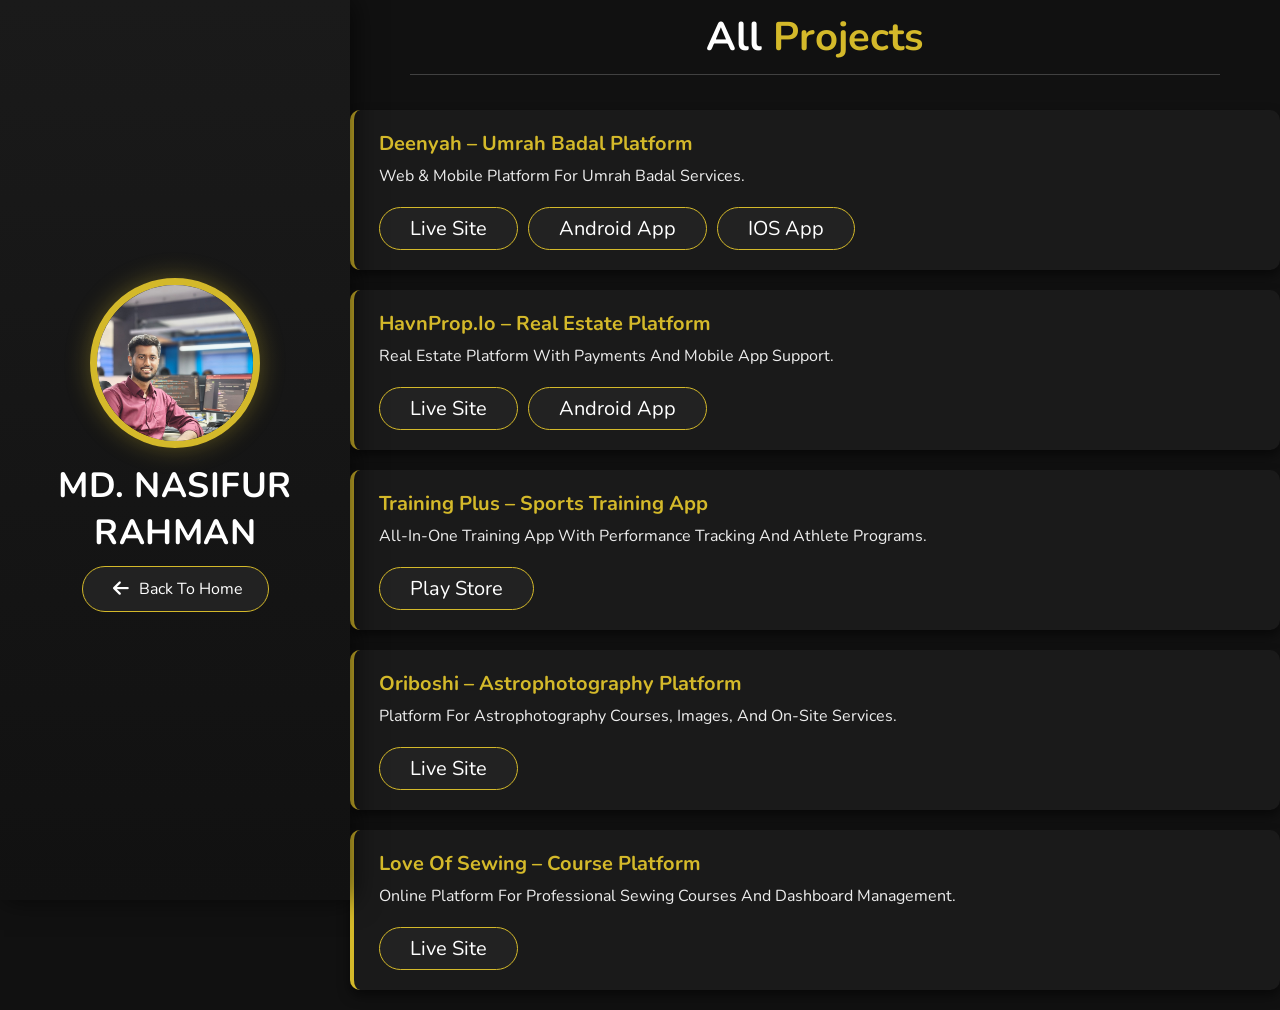
==== projects.html @ d8cc9521 "update" ====
<!DOCTYPE html>
<html lang="en">
<head>
    <meta charset="UTF-8">
    <meta name="viewport" content="width=\, initial-scale=1.0">
    <title>Projects</title>
    <link rel="stylesheet" href="https://cdnjs.cloudflare.com/ajax/libs/font-awesome/6.4.0/css/all.min.css">
    <link rel="stylesheet" href="css/stylee.css">
</head>
<body>
    
    <header>
        <div class="user">
            <img src="images/pic-red2.jpeg" alt="">
            <!-- <img src="images/homepic.jpeg" alt=""> -->
            <h3 class="name">MD. NASIFUR RAHMAN</h3>
            <!-- <p class="post">Web Developer</p> -->
        </div>

        <div class="back-home">
    <a href="index.html" class="btn"><i class="fas fa-arrow-left"></i> Back to Home</a>
</div>

    </header>
        <section class="projects" id="projects">
        <h1 class="heading">All <span>Projects</span></h1>

        <div class="row">
            <div class="project-container">

                <!-- Project 1 -->
                <div class="project">
    <h3>Deenyah – Umrah Badal Platform</h3>
    <p>
        Web & mobile platform for Umrah Badal services.
    </p>
    <div class="btn-group">
        <a href="https://deenyah.com" target="_blank" class="btn">Live Site</a>
        <a href="https://play.google.com/store/apps/details?id=com.deenyah.customer&hl=en_US"
            target="_blank" class="btn">Android App</a>
        <a href="https://apps.apple.com/us/app/deenyah/id6756536239" target="_blank" class="btn">iOS App</a>
    </div>
</div>


                <!-- Project 2 -->
                <div class="project">
                    <h3>HavnProp.io – Real Estate Platform</h3>
                    <p>
                        Real estate platform with payments and mobile app support.
                    </p>
                    <div class="btn-group">
                        <a href="https://havnprop.io" target="_blank" class="btn">Live Site</a>
                        <a href="https://play.google.com/store/apps/details?id=com.benjamin.havnapp" target="_blank"
                            class="btn">Android App</a>
                    </div>
                </div>

                <!-- Project 3 -->
                <div class="project">
                    <h3>Training Plus – Sports Training App</h3>
                    <p>
                        All-in-one training app with performance tracking and athlete programs.
                    </p>
                    <div class="btn-group">
                        <a href="https://play.google.com/store/apps/details?id=com.trainingplus.app" target="_blank"
                            class="btn">Play Store</a>
                    </div>
                </div>

                <!-- Hidden Projects -->
                <div class="project">
                    <h3>Oriboshi – Astrophotography Platform</h3>
                    <p>
                        Platform for astrophotography courses, images, and on-site services.
                    </p>
                    <div class="btn-group">
                        <a href="https://oriboshi.com" target="_blank" class="btn">Live Site</a>
                    </div>
                </div>

                <div class="project">
                    <h3>Love of Sewing – Course Platform</h3>
                    <p>
                        Online platform for professional sewing courses and dashboard management.
                    </p>
                    <div class="btn-group">
                        <a href="https://loveofsewing.de" target="_blank" class="btn">Live Site</a>
                    </div>
                </div>

            </div>

            <!-- View More Button -->
            <!-- <div style="text-align:center; margin-top:3rem;">
            <button class="btn" id="viewMoreBtn">View More</button>
        </div> -->
        </div>
    </section>

</body>
</html>
---- css/stylee.css ----
@import url('https://fonts.googleapis.com/css2?family=Nunito:wght@800&display=swap');

:root {
    --yellow: #d4b92a; /* softened yellow */
}

* {
    font-family: 'Nunito', sans-serif;
    margin: 0;
    padding: 0;
    box-sizing: border-box;
    text-decoration: none;
    outline: none;
    border: none;
    text-transform: capitalize;
    transition: all .3s ease;
}

*::selection {
    background: var(--yellow);
    color: #111;
}

html {
    font-size: 62.5%;
    overflow-x: hidden;
}

html::-webkit-scrollbar {
    width: 1.4rem;
}

html::-webkit-scrollbar-track {
    background: #222;
}

html::-webkit-scrollbar-thumb {
    background: var(--yellow);
}

body {
    background: #111;
    color: #eee;
    overflow: hidden;
    padding-left: 35rem;
}

/* Buttons */
.btn {
    padding: .7rem 3rem;
    background: #222;
    color: #fff;
    cursor: pointer;
    margin-top: 1rem;
    font-size: 2rem;
    border-radius: 5rem;
    border: 1px solid var(--yellow);
}

.btn i {
    padding: 0.5rem;
    font-size: 1.8rem;
}

.btn:hover {
    background: var(--yellow);
    color: #111;
    box-shadow: 0 4px 15px rgba(212,185,42,0.4);
}

/* Headings */
.heading {
    text-align: center;
    margin: 0 6rem;
    font-size: 4rem;
    padding: 1rem;
    border-bottom: .1rem solid #fff3;
    color: #fff;
}

.heading span {
    color: var(--yellow);
}

/* Header */
.user{
    margin-top: 2rem;
}
 header {
    position: fixed;
    top: 0;
    left: 0;
    z-index: 1000;
    height: 100%;
    width: 35rem;
    background: linear-gradient(180deg, #1a1a1a, #111);
    display: flex;
    align-items: center;
    justify-content: center;
    flex-flow: column;
    text-align: center;
    box-shadow: 4px 0 25px rgba(0,0,0,0.6);
}
header .user img {
    height: 16rem;
    width: 16rem;
    border-radius: 50%;
    object-fit: cover;
    margin-bottom: 1.2rem;
    border: .5rem solid var(--yellow);
    box-shadow: 0 0 25px rgba(212,185,42,0.35);
}

header .user .name {
    font-size: 3.2rem;
    color: #fff;
    letter-spacing: 0.05rem;
}

header .user .post {
    font-size: 1.8rem;
    color: #ccc;
}
header .navbar ul {
    list-style: none;
    padding: 2rem 3rem;
}

header .navbar ul a {
    display: block;
    padding: 1.1rem;
    margin: 1.4rem 0;
    background: #222;
    color: #eee;
    font-size: 1.9rem;
    border-radius: 3rem;
    letter-spacing: 0.03rem;
    position: relative;
    overflow: hidden;
}

header .navbar ul a::before {
    content: '';
    position: absolute;
    top: 0;
    left: -100%;
    width: 100%;
    height: 100%;
    background: var(--yellow);
    transition: 0.3s ease;
    z-index: -1;
}

header .navbar ul a:hover::before {
    left: 0;
}

header .navbar ul a:hover {
    color: #111;
    transform: translateX(6px);
    box-shadow: 0 6px 18px rgba(212,185,42,0.4);
}
header .navbar ul a.active {
    background: var(--yellow);
    color: #111;
    font-weight: bold;
}


header .user img {
    height: 17rem;
    width: 17rem;
    border-radius: 50%;
    object-fit: cover;
    margin-bottom: 1rem;
    border: .7rem solid var(--yellow);
}

header .user .name {
    font-size: 3.5rem;
    color: #fff;
}

header .user .post {
    font-size: 2rem;
    color: #eee;
}

header .navbar {
    width: 100%;
}

header .navbar ul {
    list-style: none;
    padding: 1rem 3rem;
}

header .navbar ul a {
    display: block;
    padding: 1rem;
    margin: 1.5rem 0;
    background: #333;
    color: #fff;
    font-size: 2rem;
    border-radius: 5rem;
}

header .navbar ul a:hover {
    background: var(--yellow);
}

/* Menu icon */
#menu {
    position: fixed;
    top: 2rem;
    right: 2rem;
    background: #333;
    color: #fff;
    cursor: pointer;
    font-size: 2.5rem;
    padding: 1rem 1.5rem;
    z-index: 1000;
    display: none;
}

/* Home Section */
.home {
    /* margin-top: 10rem; */
    height: 100vh;
    display: flex;
    justify-content: center;
    flex-flow: column;
    padding: 0 15rem;
}

.home h3 {
    font-size: 2.5rem;
    color: #fff;
}

.home h1 {
    font-size: 5rem;
    color: #fff;
}

.home span h1, .home h3 span{
    color: var(--yellow);
}
.home p {
    font-size: 1.8rem;
    color: #eee; /* text color white/gray */
    line-height: 2.8rem;
    max-width: 80rem; /* optional, keeps paragraph neat */
    margin-top: 2rem;
    padding: 0 0;
}


.home-link {
    color: var(--yellow); /* subtle yellow for links */
    text-decoration: underline;
    font-weight: 500;
    transition: color 0.3s ease;
}

.home-link:hover {
    color: #fff; /* white on hover */
}



.home-social {
    margin-top: 1.5rem;
    display: flex;
    gap: 2rem;
}

.home-social a {
    font-size: 3rem;
    color: var(--yellow); /* subtle yellow */
    transition: color 0.3s ease, transform 0.3s ease;
}

.home-social a:hover {
    color: #fff; /* white on hover */
    transform: translateY(-5px);
}



/* About Section */
.about .row {
    display: flex;
    align-items: center;
    justify-content: center;
    flex-wrap: wrap;
    padding: 1rem 0;
}

.about .row .info {
    flex: 1 1 48rem;
    padding: 2rem 1rem;
    padding-left: 6rem;
}

.about .row .info h3 {
    font-size: 2rem;
    color: var(--yellow);
    padding: 1rem 0;
    font-weight: normal;
}

.about .row .info h3 span {
    color: #eee;
    padding: 0 .5rem;
}

.about .row .counter {
    flex: 1 1 48rem;
    display: flex;
    justify-content: center;
    flex-wrap: wrap;
}

.about .row .counter .box {
    width: 20rem;
    background: #222;
    text-align: center;
    padding: 2rem;
    margin: 2rem;
}

.about .row .counter .box span {
    font-size: 4rem;
    color: var(--yellow);
}

.about .row .counter .box h3 {
    font-size: 2rem;
    color: #fff;
}

/* Education Section */
.education .box-container {
    align-items: center;
    justify-content: center;
    flex-wrap: wrap;
    gap: 3rem;
    /* height: 80vh; */
    padding: 4rem 6rem;
}

.education .box-container .box {
    width: 50rem;
    margin: 4rem 1rem;
    padding-left: 4rem;
    border-left: .2rem solid #fff;
    position: relative;
}

.education .box-container .box span {
    font-size: 1.3rem;
    background: #222;
    color: #fff;
    border-radius: 5rem;
    padding: .5rem 2.5rem;
}

.education .box-container .box h3 {
    font-size: 2rem;
    color: #fff;
    padding-top: 1.5rem;
}

.education .box-container .box p {
    font-size: 1.4rem;
    color: #eee;
    padding: 1rem 0;
}

.education .box-container .box i {
    position: absolute;
    top: -1.5rem;
    left: -2.5rem;
    height: 5rem;
    width: 5rem;
    border-radius: 50%;
    line-height: 5rem;
    text-align: center;
    font-size: 2rem;
    color: #fff;
    background: var(--yellow);
}

/* Experience Section */
.experience {
    padding: 4rem 6rem;
}

.experience .box-container {
    margin-top: 4rem;
    position: relative;
}

.experience .company {
    position: relative;
    padding-left: 4rem;
}

.experience .company > i {
    position: absolute;
    left: 0;
    top: .3rem;
    font-size: 2.6rem;
    color: var(--yellow);
}

.experience .company h2 {
    font-size: 2.4rem;
    color: #fff;
    margin-bottom: 2rem;
}

.experience .roles {
    position: relative;
    padding-left: 3rem;
    display: flex;
    flex-direction: column;
    gap: 2.5rem;
}

.experience .roles::before {
    content: "";
    position: absolute;
    left: 6px;
    top: 0;
    width: 2px;
    height: 100%;
    background: #fff3;
}

.experience .role {
    position: relative;
    padding: 1.8rem 2.2rem;
    background: #1a1a1a;
    border-radius: .8rem;
    border-left: 3px solid var(--yellow);
    transition: all 0.3s ease;
}

.experience .role i {
    position: absolute;
    left: -3.8rem;
    top: 1.8rem;
    width: 3.4rem;
    height: 3.4rem;
    border-radius: 50%;
    background: #111;
    border: 2px solid var(--yellow);
    display: flex;
    align-items: center;
    justify-content: center;
    font-size: 1.4rem;
    color: var(--yellow);
}

.experience .role h3 {
    font-size: 1.8rem;
    color: var(--yellow);
    margin-bottom: .4rem;
}

.experience .role:hover {
    transform: translateX(6px);
    box-shadow: 0 6px 20px rgba(212,185,42,0.3);
}

.experience .company span {
    font-size: 1.3rem;
    color: #ccc;
}

.company-logo {
    position: absolute;
    left: 0;
    top: .2rem;
    width: 3.2rem;
    height: 3.2rem;
    object-fit: contain;
}

/* projects Section */
.projects .project-container {
    margin-top: 3.5rem;
}
.extra-project {
    display: none;
}

.projects .project-container {
    margin-top: 3.5rem;
}
.view-more-wrapper {
    display: flex;
    justify-content: flex-end;
    margin-top: 3rem;
}

.view-more-arrow {
    font-size: 1.8rem;
    color: var(--yellow);
    display: flex;
    align-items: center;
    gap: .6rem;
    transition: all 0.3s ease;
}

.view-more-arrow span {
    font-size: 2.2rem;
    transition: transform 0.3s ease;
}

.view-more-arrow:hover {
    color: #fff;
}

.view-more-arrow:hover span {
    transform: translateX(6px);
}

.back-home {
    text-align: center;
    margin-bottom: 3rem;
}

.back-home .btn {
    background: #222;
    color: #fff;
    padding: 0.8rem 2.5rem;
    border-radius: 5rem;
    font-size: 1.6rem;
    border: 1px solid var(--yellow);
    display: inline-flex;
    align-items: center;
    gap: 0.5rem;
    transition: all 0.3s ease;
}

.back-home .btn:hover {
    background: var(--yellow);
    color: #111;
    box-shadow: 0 6px 15px rgba(212,185,42,0.3);
}



.projects .project {
    background: #1a1a1a;
    padding: 2rem 2.5rem;
    border-radius: 1rem;
    margin-bottom: 2rem;
    box-shadow: 0 6px 12px rgba(0,0,0,0.5);
    transition: transform 0.3s ease, box-shadow 0.3s ease, border 0.3s ease;
    border-left: 4px solid var(--yellow);
}

.projects .project:hover {
    transform: translateY(-5px);
    box-shadow: 0 12px 25px rgba(212,185,42,0.3);
}

.projects .project h3 {
    font-size: 2rem;
    color: var(--yellow);
    margin-bottom: 0.8rem;
}

.projects .project p {
    font-size: 1.6rem;
    color: #eee;
    margin-bottom: 1rem;
}

.projects .btn-group {
    display: flex;
    gap: 1rem;
    flex-wrap: wrap;
}

/* Skills Section */
.skills .row {
    display: flex;
    flex-wrap: wrap;
    gap: 2rem;
    justify-content: center;
    padding: 2rem 0;
}

.skill-box {
    background: #222;
    padding: 2rem 1.5rem;
    border-radius: 1rem;
    width: 28rem;
    text-align: center;
    transition: transform 0.3s ease, box-shadow 0.3s ease;
}

.skill-box:hover {
    transform: translateY(-6px);
    box-shadow: 0 10px 25px rgba(212,185,42,0.3);
}

.skill-box h3 {
    font-size: 2rem;
    color: var(--yellow);
    margin-bottom: 1rem;
}

.skill-box p {
    font-size: 1.6rem;
    color: #fff;
}

/* Achievements */
.achievements .row{
    
    margin-top: 3.5rem;
}

.achievements .long-box {
    background: #1a1a1a;
    padding: 2rem 2.5rem;
    border-radius: 1rem;
    margin-bottom: 2rem;
    box-shadow: 0 6px 12px rgba(0,0,0,0.5);
    transition: transform 0.3s ease, box-shadow 0.3s ease, border 0.3s ease;
    border-left: 4px solid var(--yellow);
}

.achievements .long-box:hover {
    transform: translateY(-6px);
    box-shadow: 0 10px 20px rgba(212,185,42,0.3);
}

.achievements .long-box h3 {
    font-size: 2rem;
    color: var(--yellow);
    margin-bottom: 1rem;
}

.achievements .long-box p,.achievements .long-box ul li a, .achievements .long-box ul {
    color: #fff;
    font-size: 1.6rem;
}

.achievements .box ul li {
    margin-bottom: .8rem;
}

/* Contact Section */
.contact .row {
    display: flex;
    align-items: center;
    justify-content: center;
    flex-wrap: wrap;
}

.contact .row .content {
    flex: 1 1 30rem;
    padding: 4rem;
    padding-bottom: 0;
}

.contact .row form {
    flex: 1 1 45rem;
    padding: 2rem;
    margin: 2rem;
    margin-bottom: 4rem;
}

.contact .row form .box {
    padding: 1.5rem;
    margin: 1rem 0;
    background: #222;
    color: #fff;
    text-transform: none;
    font-size: 1.7rem;
    width: 100%;
}

.contact .row form .box::placeholder {
    text-transform: capitalize;
}

.contact .row form .message {
    height: 15rem;
    resize: none;
}

.contact .row .content .title {
    text-transform: uppercase;
    color: #fff;
    font-size: 3rem;
    padding-bottom: 2rem;
}

.contact .row .content .info h3 {
    display: flex;
    align-items: center;
    font-size: 2rem;
    color: #eee;
    padding: 1rem 0;
    font-weight: normal;
}

.contact .row .content .info h3 i {
    padding-right: 1rem;
    color: var(--yellow);
}

.contact .row .content .info h3 a {
    text-transform: lowercase;
    color: #eee;
}

.top {
    position: fixed;
    bottom: 7.5rem;
    right: 2rem;
    z-index: 100;
    display: none;
}

/* Media Queries */
@media(max-width:1200px) {
    html { font-size: 55%; }
    .home { padding: 1rem 4rem; }
}

@media(max-width:991px) {
    header { left: -120%; }
    #menu { display: block; }
    header.toggle { left: 0%; }
    body { padding: 0; }
}

@media(max-width:768px) {
    html { font-size: 50%; }
}

@media(max-width:400px) {
    header { width: 100vw; }
    .heading { margin: 0 3rem; }
    .about .row .counter .box { width: 100%; }
    .education .box-container .box { width: 100%; }
    .projects .box-container .box { width: 100%; }
    .contact .row form { margin: 3rem 0; }
}
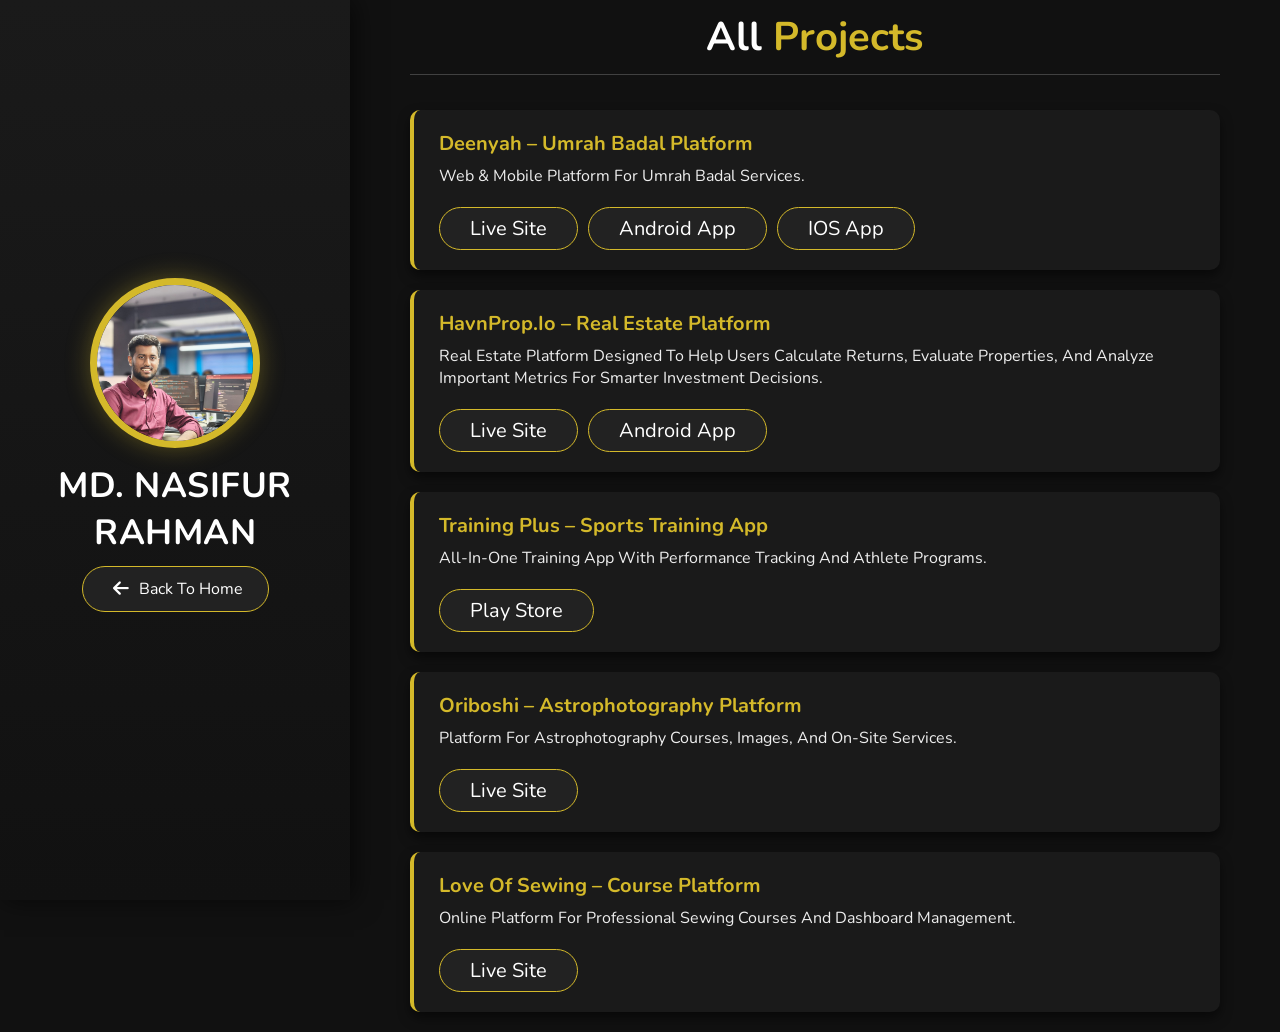
==== commit 6872da16: "update" ====
--- a/projects.html
+++ b/projects.html
@@ -47,7 +47,7 @@
                 <div class="project">
                     <h3>HavnProp.io – Real Estate Platform</h3>
                     <p>
-                        Real estate platform with payments and mobile app support.
+                        real estate platform designed to help users calculate returns, evaluate properties, and analyze important metrics for smarter investment decisions.
                     </p>
                     <div class="btn-group">
                         <a href="https://havnprop.io" target="_blank" class="btn">Live Site</a>
--- a/css/stylee.css
+++ b/css/stylee.css
@@ -492,6 +492,7 @@
 /* projects Section */
 .projects .project-container {
     margin-top: 3.5rem;
+    padding: 0 6rem;
 }
 .extra-project {
     display: none;
@@ -623,7 +624,7 @@
 
 /* Achievements */
 .achievements .row{
-    
+    padding: 0 6rem;
     margin-top: 3.5rem;
 }
 
